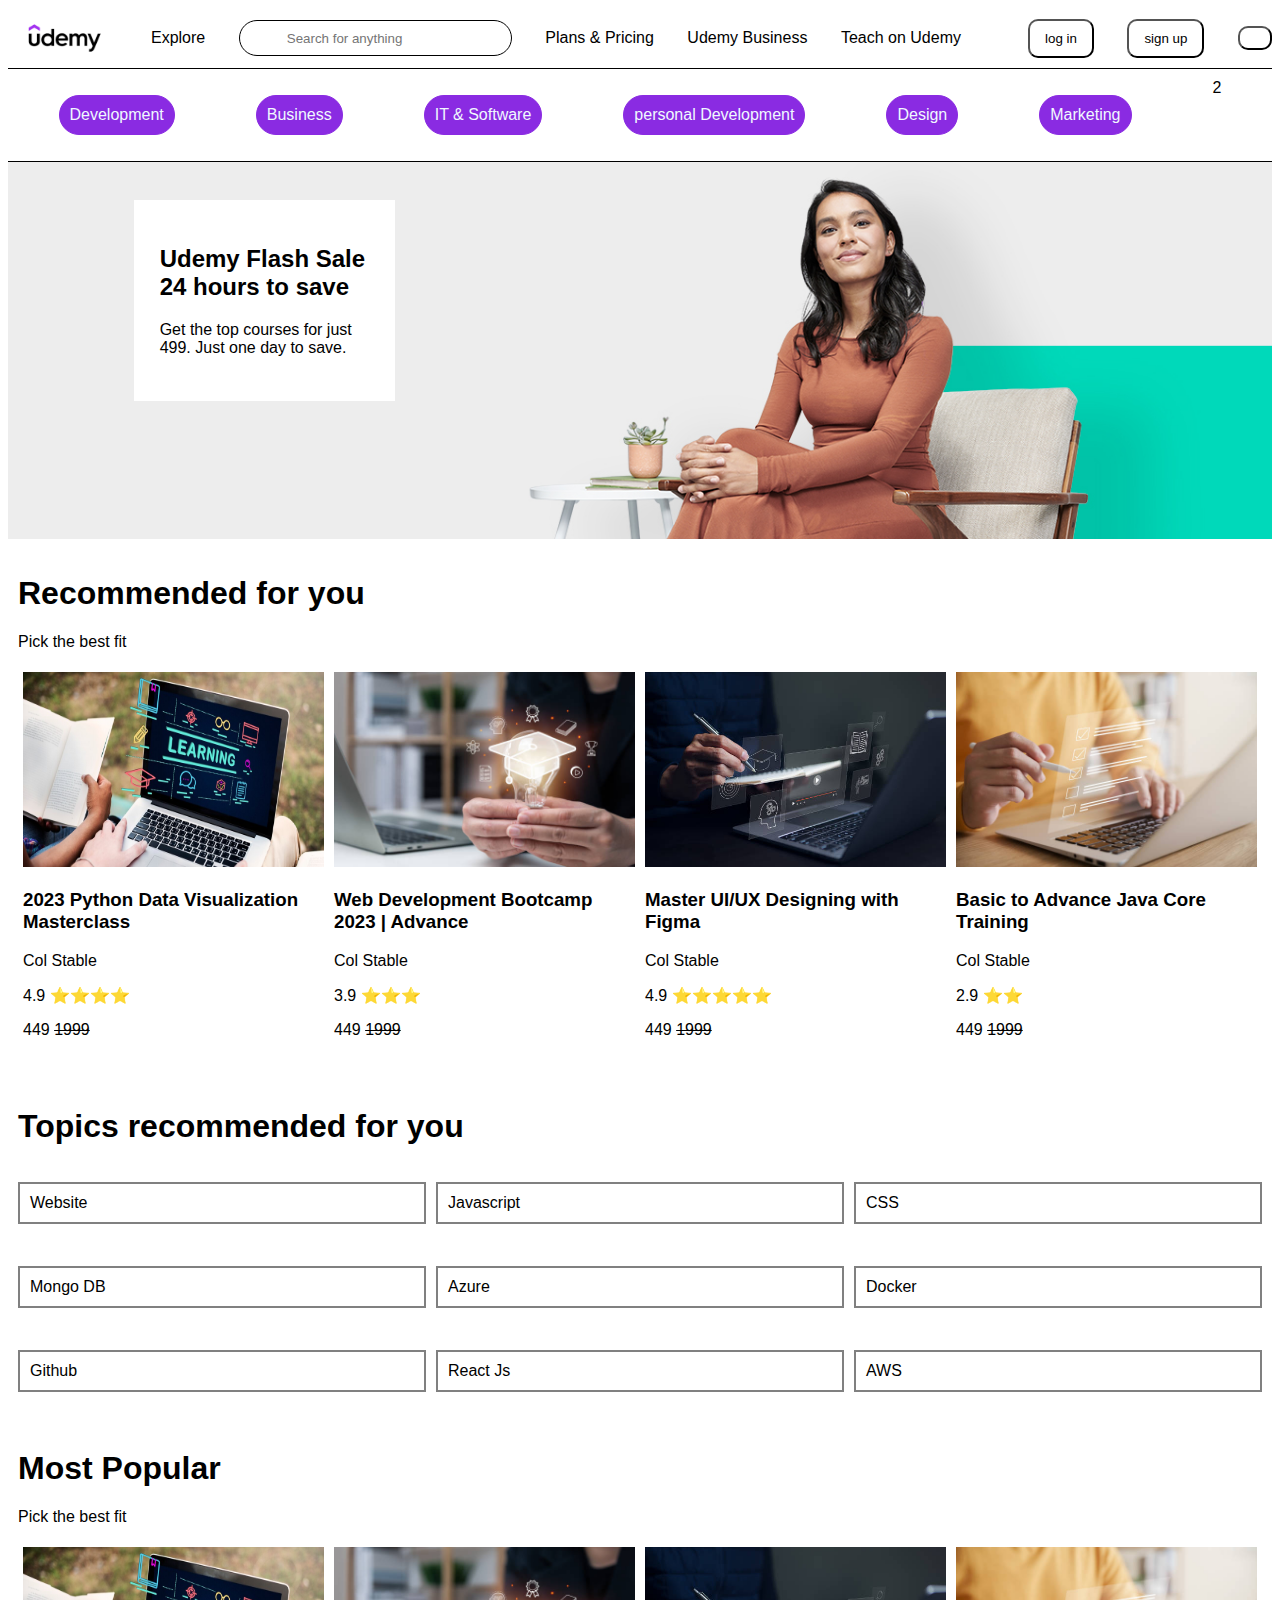
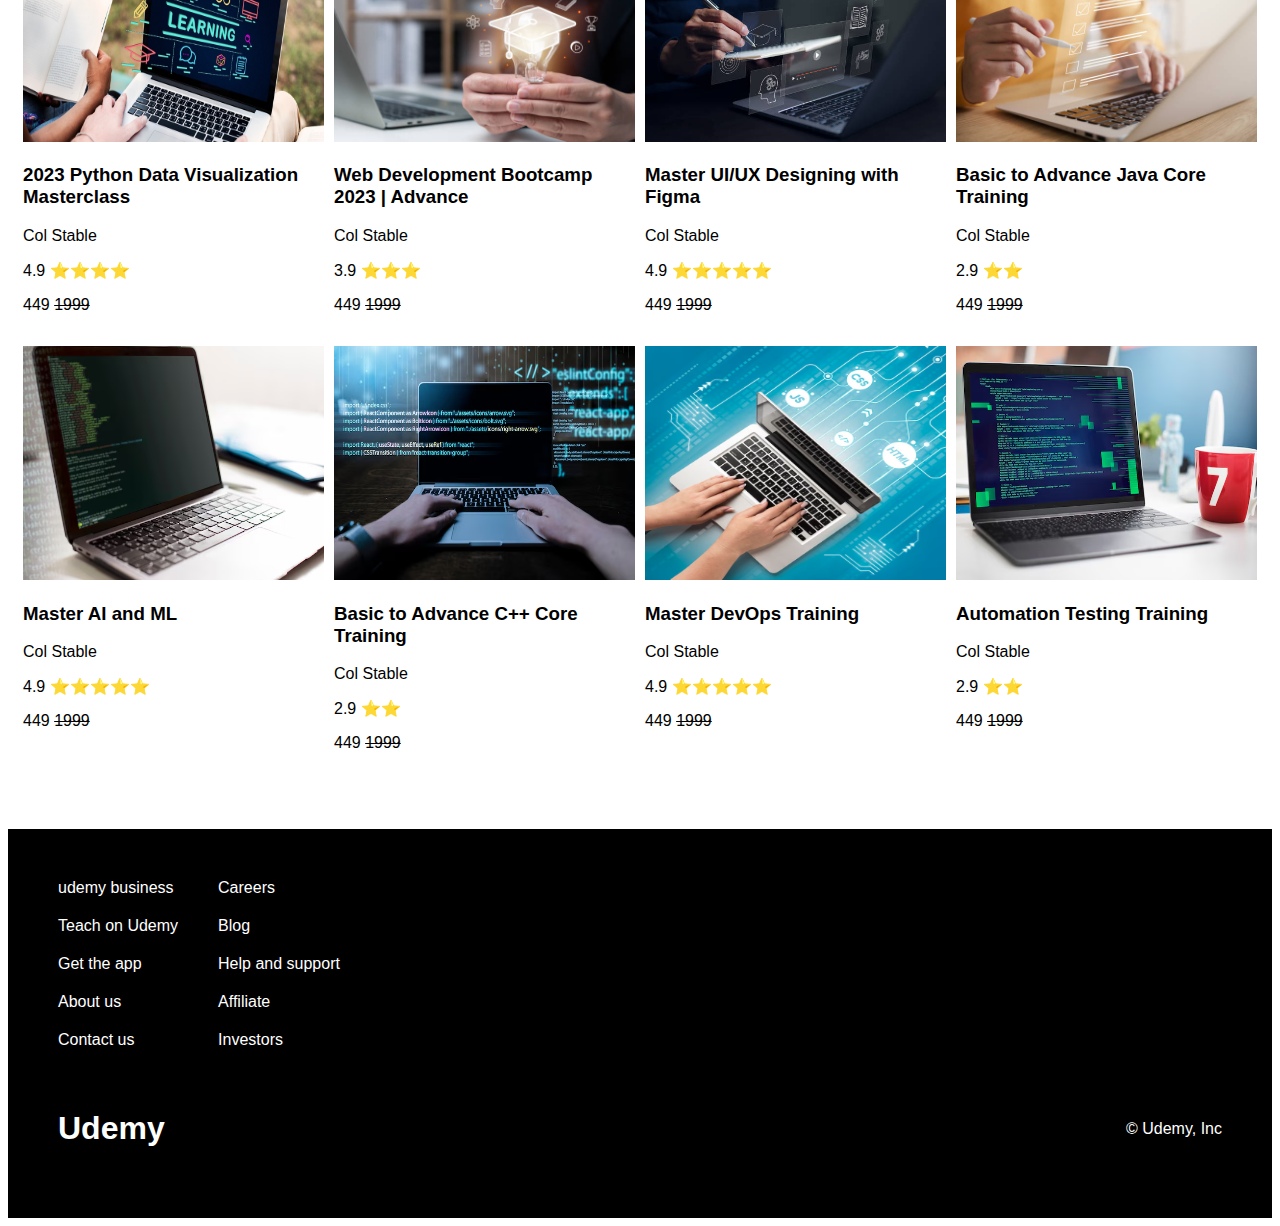
==== index.html @ c882e405 "file name vhanged" ====
<!DOCTYPE html>
<html lang="en">
<head>
    <meta charset="UTF-8">
    <meta name="viewport" content="width=device-width, initial-scale=1.0">
    <title>Udemy</title>
    <link rel="stylesheet" href="style.css">

    <link rel="stylesheet" href="https://cdnjs.cloudflare.com/ajax/libs/font-awesome/6.7.0/css/all.min.css" integrity="sha512-9xKTRVabjVeZmc+GUW8GgSmcREDunMM+Dt/GrzchfN8tkwHizc5RP4Ok/MXFFy5rIjJjzhndFScTceq5e6GvVQ==" crossorigin="anonymous" referrerpolicy="no-referrer" />
</head>
<body>

    <div class="navbar">
        
            <img src="images/u.png" alt="Udemy" title="Udemy page" height="60">
            <p>Explore</p>
            <div class="search">
                <i class="fa-solid fa-magnifying-glass"></i>
                <input  type="text" placeholder="Search for anything">
            </div>
            <p>Plans & Pricing</p>
            <p>Udemy Business</p>
            <p>Teach on Udemy</p>
            <i class="fa-solid fa-cart-shopping"></i>
            <button class="btn">log in</button>
            <button class="btn">sign up</button>
            <button class="btn"><i class="fa-solid fa-globe"></i></button>
    </div>

    <div class="profile">
        <p>Development</p>
        <p>Business</p>
        <p>IT & Software</p>
        <p>personal Development</p>
        <p>Design</p>
        <p>Marketing</p>2
    </div>

    <div class="sale-image">
        <img src="images/sale-image.jpg" alt="" >
        <div class="sale-image__offer">
            <h2>Udemy Flash Sale 24 hours to save</h2>
            <p>Get the top courses for just 499. Just one day to save.</p>
        </div>
    </div>

    <div class="recommended">
        <h1 class="recommended__title">Recommended for you</h1>
        <p>Pick the best fit</p>
        <div class="recommended__container">

            <div class="course-card">
            <img src="./images/1.jpg" alt="" />
            <h3>2023 Python Data Visualization Masterclass</h3>
            <p>Col Stable</p>
            <p>4.9 ⭐⭐⭐⭐</p>
            <p>449 <del>1999</del> </p> 
        </div>

            <div class="course-card">
            <img src="./images/2.jpg" alt="" />
            <h3>Web Development Bootcamp 2023 | Advance</h3>
            <p>Col Stable</p>
            <p>3.9 ⭐⭐⭐</p>
            <p>449 <del>1999</del></p> 
        </div>

            <div class="course-card">
            <img src="./images/3.jpg" alt="" />
            <h3>Master UI/UX Designing with Figma</h3>
            <p>Col Stable</p>
            <p>4.9 ⭐⭐⭐⭐⭐</p>
            <p>449 <del>1999</del></p>
        </div>

            <div class="course-card">
            <img src="./images/4.jpg" alt="" />
            <h3>Basic to Advance Java Core Training</h3>
            <p>Col Stable</p>
            <p>2.9 ⭐⭐</p>
            <p>449 <del>1999</del></p>
        </div>



    </div>
</div>

<div class="topics">
    <h1 class="topics__title">Topics recommended for you</h1>
    <div class="topics__container">
        <p>Website</p>
        <p>Javascript</p>
        <p>CSS</p>
        <p>Mongo DB</p>
        <p>Azure</p>
        <p>Docker</p>
        <p>Github</p>
        <p>React Js</p>
        <p>AWS</p>
    </div>
</div>

<div class="popular">
    <h1 class="popular__title">Most Popular</h1>
    <p class="popular__subtitle">Pick the best fit</p>

    <div class="popular__container">
        <div class="course-card">
        <img src="./images/1.jpg" alt="" />
        <h3>2023 Python Data Visualization Masterclass</h3>
        <p>Col Stable</p>
        <p>4.9 ⭐⭐⭐⭐</p>
        <p>449 <del>1999</del> </p> 
    </div>

        <div class="course-card">
        <img src="./images/2.jpg" alt="" />
        <h3>Web Development Bootcamp 2023 | Advance</h3>
        <p>Col Stable</p>
        <p>3.9 ⭐⭐⭐</p>
        <p>449 <del>1999</del></p> 
    </div>

        <div class="course-card">
        <img src="./images/3.jpg" alt="" />
        <h3>Master UI/UX Designing with Figma</h3>
        <p>Col Stable</p>
        <p>4.9 ⭐⭐⭐⭐⭐</p>
        <p>449 <del>1999</del></p>
    </div>

        <div class="course-card">
        <img src="./images/4.jpg" alt="" />
        <h3>Basic to Advance Java Core Training</h3>
        <p>Col Stable</p>
        <p>2.9 ⭐⭐</p>
        <p>449 <del>1999</del></p>
    </div>

    <div class="course-card">
        <img src="./images/5.jpg" alt="" />
        <h3>Master AI and ML</h3>
        <p>Col Stable</p>
        <p>4.9 ⭐⭐⭐⭐⭐</p>
        <p>449 <del>1999</del></p>
    </div>

        <div class="course-card">
        <img src="./images/6.jpg" alt="" />
        <h3>Basic to Advance C++ Core Training</h3>
        <p>Col Stable</p>
        <p>2.9 ⭐⭐</p>
        <p>449 <del>1999</del></p>
    </div>

    <div class="course-card">
        <img src="./images/7.jpg" alt="" />
        <h3>Master DevOps Training</h3>
        <p>Col Stable</p>
        <p>4.9 ⭐⭐⭐⭐⭐</p>
        <p>449 <del>1999</del></p>
    </div>

        <div class="course-card">
        <img src="./images/8.jpg" alt="" />
        <h3>Automation Testing Training</h3>
        <p>Col Stable</p>
        <p>2.9 ⭐⭐</p>
        <p>449 <del>1999</del></p>
    </div>

    </div>
</div>

<div class="footer">
    <div class="footer__one">
        <div class="footer__one__s1">
            <p>udemy business</p>
            <p>Teach on Udemy</p>
            <p>Get the app</p>
            <p>About us</p>
            <p>Contact us</p>
        </div>

        <div class="footer__one__s2">
            <p>Careers</p>
            <p>Blog</p>
            <p>Help and support</p>
            <p>Affiliate</p>
            <p>Investors</p>
        </div>
    </div>

    <div class="footer__two">
        <h1>Udemy</h1>
        <p>&copy; Udemy, Inc</p>
    </div>

</div>


     


    
</body>
</html>
---- style.css ----
body{
  font-family: "Poppins", sans-serif;
  /* font-weight: 100; */
  font-style: normal;

  /* border: solid 1px beige; */
  /* border-radius: 2px; */
}

.navbar{
    display: flex;
    justify-content: space-between;
    align-items: center ;
    border-bottom: solid 1px;
}

.btn{
    border-radius: 10px;
    color: black;
    padding: 10px 15px;
    /* text-align: center; */
    /* text-decoration: none; */
    /* font-size: 15px; */
    background-color: white;
    /* font-weight: bold; */
}
.search{
    border-radius: 50px;
    text-align: center;
    padding: 8px 45px;
    border: solid 1px black ;
}

.search input{
    border: none;
}

.search input:focus{
    outline: none;
}

.profile{
    padding: 10px;
    display: flex;
    justify-content: space-around;
    border-bottom: solid 1px;
}

.profile p{
    border: solid blueviolet 1px;
    background-color: blueviolet;
    padding: 10px 10px;
    border-radius: 30px;
    color: aliceblue;
    cursor: pointer;
}
.profile p:hover{
    transition: 1s;
    border: solid 1px blueviolet;
    background-color: transparent;
    color: blueviolet;
}

.sale-image{
    position: relative;
}

.sale-image img{
    width: 100%;
}

.sale-image__offer{
    width: 210px;
    height: 150px;
    background-color: white;
    position: absolute;
    top: 10%;
    left: 10%;
    padding: 2%;
    animation-duration: zoom;
    animation-duration: 2s;
    /* opacity: 0; */
    animation-fill-mode: forwards;
}

@keyframes zoom{
    0%{
        transform: scale(0);
        opacity: 0;
    }

    100%{
        opacity: 1;
        transform: scale(1);
    }
}

.recommended{
    padding: 10px;
}

.recommended__container{
    display: flex;
    justify-content: space-between;
    margin-top: 10px;
    flex-wrap: wrap;
}

.course-card{
    flex-grow: 1;
    flex-basis: 20%;
    margin: 5px;
}

.course-card img{
    height: 50%;
    width: 100%;
}

.topics{
    padding: 10px;

}

.topics__container{
    display: flex;
    gap: 10px;
    margin-top: 10px;
    flex-wrap: wrap;
}

.topics__container p{
    border: solid grey 2px;
    padding: 10px;
    flex-grow: 1;
    flex-basis: 25%;
}

.popular{
    padding: 10px;
}

.popular__container{
    display: flex;
    flex-wrap: wrap;
    justify-content: space-between;
    margin-top: 10px;
}

.footer{
    padding: 30px;
    background-color: black;
    color: white;
}

.footer__one{
    display: flex;
}

.footer__one p{
    margin: 20px;
}

.footer__two{
    margin: 20px;
    align-items:  center;
    display: flex;
    justify-content: space-between;
}

@media screen and (max-width:800px){
    body{
        font-size: 10px;
    }
}

@media screen and (max-width:600px){
    .course-card{
        flex-basis: 40%;
    }
    .profile{
        display: none;
    }
    .sale-image__offer{
        display: none;
    }
}
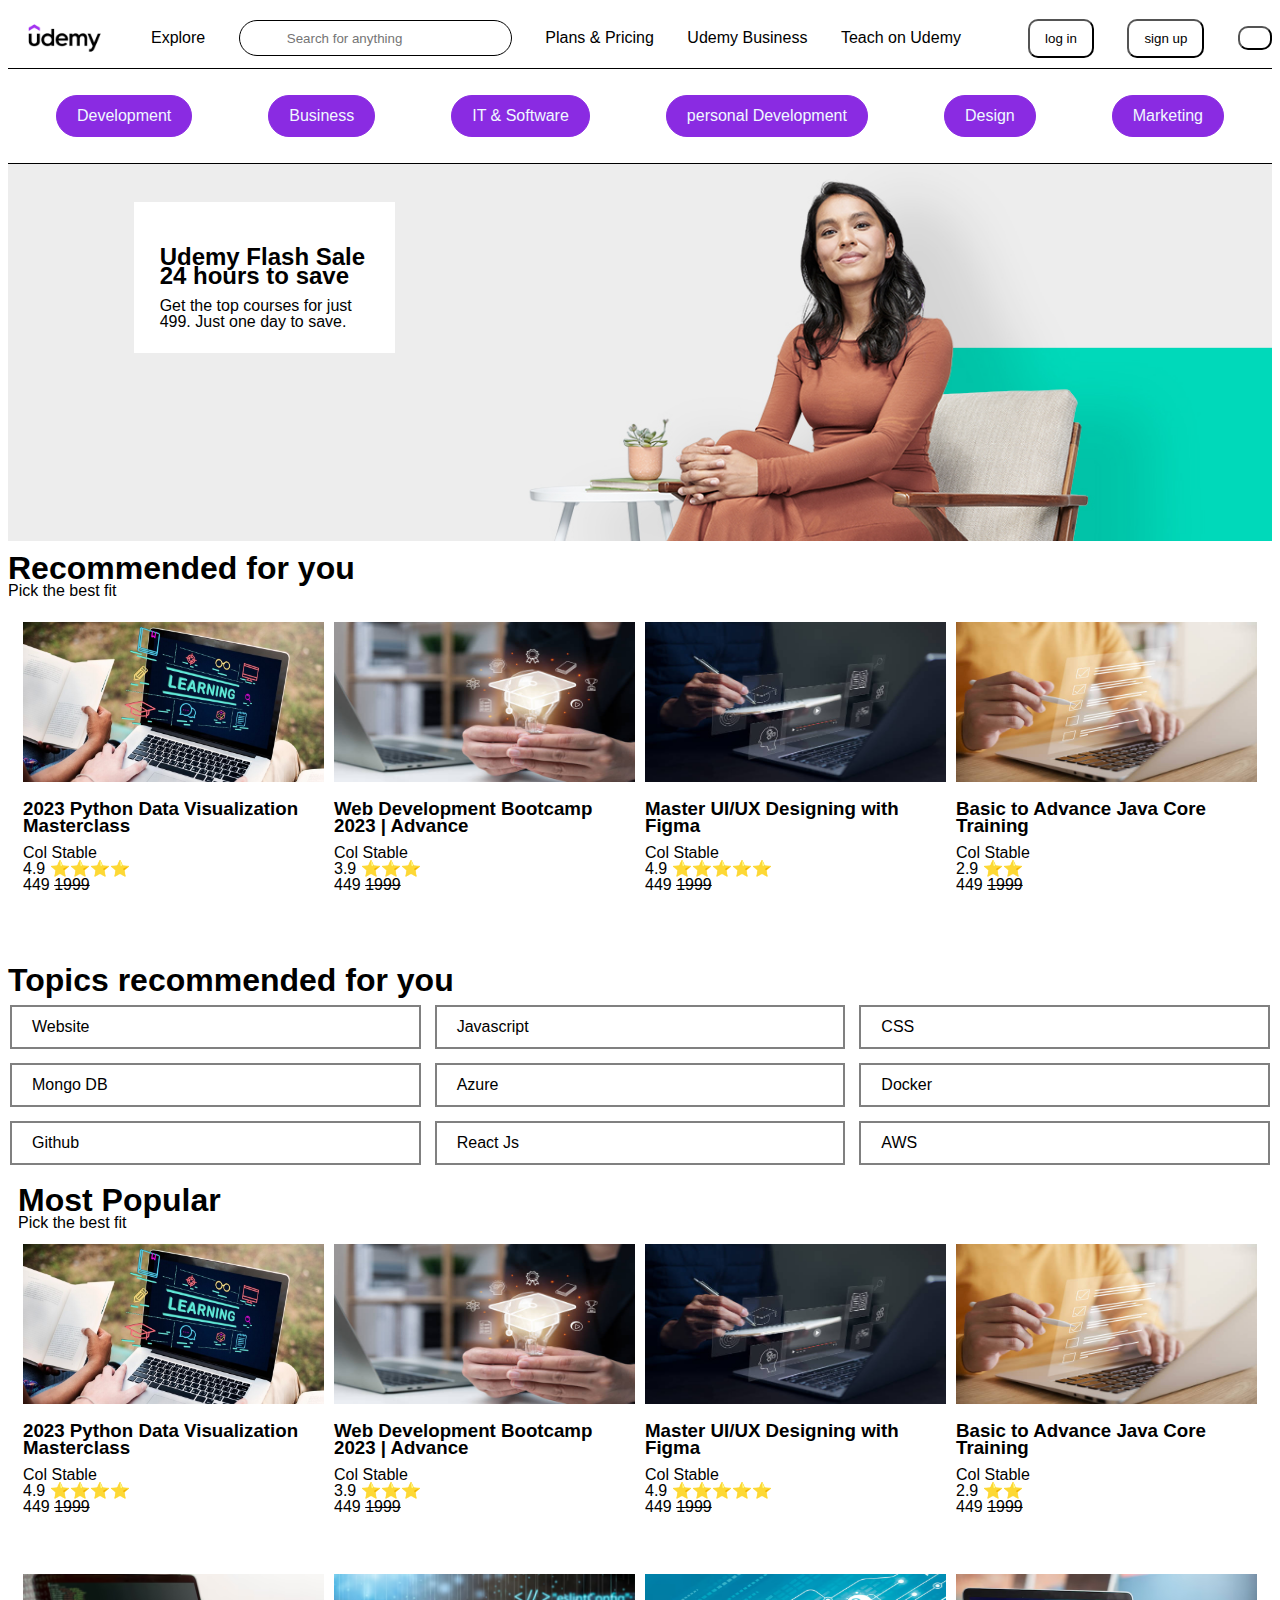
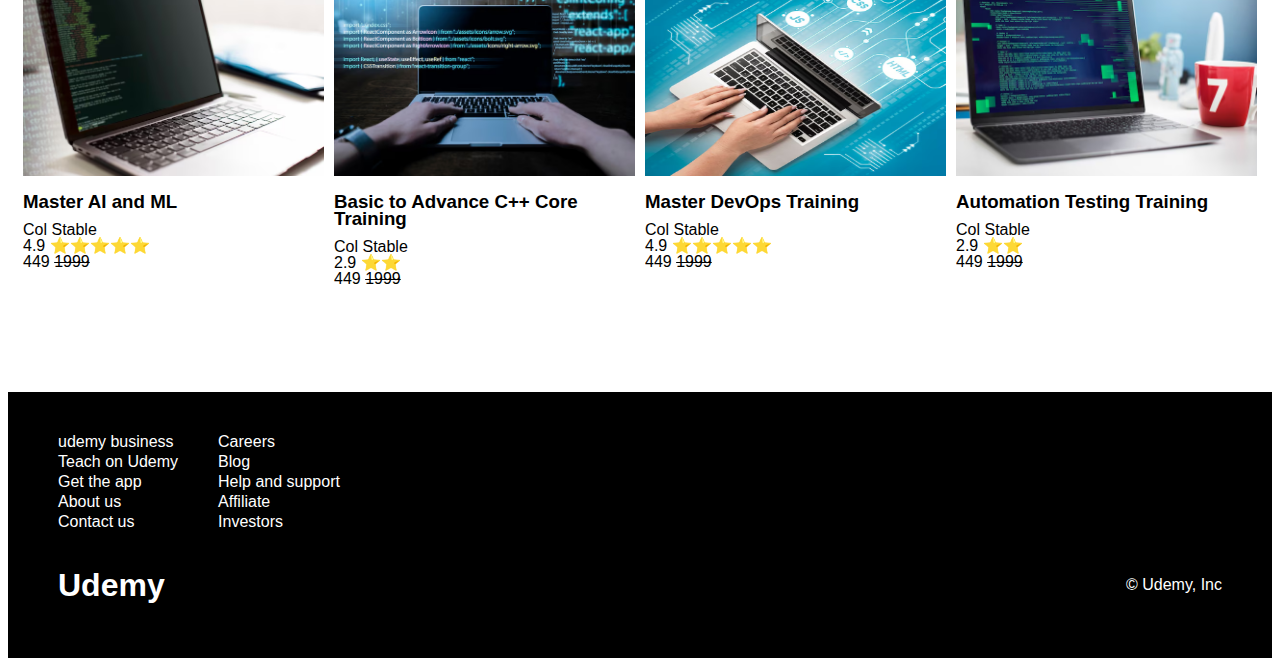
==== commit 2dbc1dde: "ajust for space" ====
--- a/index.html
+++ b/index.html
@@ -33,14 +33,15 @@
         <p>IT & Software</p>
         <p>personal Development</p>
         <p>Design</p>
-        <p>Marketing</p>2
+        <p>Marketing</p>
     </div>
 
     <div class="sale-image">
         <img src="images/sale-image.jpg" alt="" >
         <div class="sale-image__offer">
             <h2>Udemy Flash Sale 24 hours to save</h2>
-            <p>Get the top courses for just 499. Just one day to save.</p>
+            <p>Get the top courses for just</p>
+            <p>499. Just one day to save.</p>
         </div>
     </div>
 
@@ -80,9 +81,6 @@
             <p>2.9 ⭐⭐</p>
             <p>449 <del>1999</del></p>
         </div>
-
-
-
     </div>
 </div>
 
--- a/style.css
+++ b/style.css
@@ -2,7 +2,6 @@
   font-family: "Poppins", sans-serif;
   /* font-weight: 100; */
   font-style: normal;
-
   /* border: solid 1px beige; */
   /* border-radius: 2px; */
 }
@@ -49,7 +48,7 @@
 .profile p{
     border: solid blueviolet 1px;
     background-color: blueviolet;
-    padding: 10px 10px;
+    padding: 20px 20px;
     border-radius: 30px;
     color: aliceblue;
     cursor: pointer;
@@ -71,7 +70,7 @@
 
 .sale-image__offer{
     width: 210px;
-    height: 150px;
+    height: 100px;
     background-color: white;
     position: absolute;
     top: 10%;
@@ -83,6 +82,10 @@
     animation-fill-mode: forwards;
 }
 
+h2{
+    line-height: 0.8;
+}
+
 @keyframes zoom{
     0%{
         transform: scale(0);
@@ -96,13 +99,13 @@
 }
 
 .recommended{
+    margin-top: 10px; 
+}
+
+.recommended__container{
+    display: flex;
+    justify-content: space-between;
     padding: 10px;
-}
-
-.recommended__container{
-    display: flex;
-    justify-content: space-between;
-    margin-top: 10px;
     flex-wrap: wrap;
 }
 
@@ -110,6 +113,20 @@
     flex-grow: 1;
     flex-basis: 20%;
     margin: 5px;
+    line-height: 0.1;
+    margin-bottom: 0.8;
+}
+
+h1{
+    line-height: 0.1;
+}
+
+h3{
+    line-height: 0.9;
+}
+
+p{
+    line-height: 0;
 }
 
 .course-card img{
@@ -118,22 +135,22 @@
 }
 
 .topics{
-    padding: 10px;
-
+    line-height: 0.1;
 }
 
 .topics__container{
     display: flex;
     gap: 10px;
-    margin-top: 10px;
     flex-wrap: wrap;
 }
 
 .topics__container p{
     border: solid grey 2px;
-    padding: 10px;
+    padding: 20px;
+    margin: 2px;
     flex-grow: 1;
     flex-basis: 25%;
+    line-height: 0.1%;
 }
 
 .popular{
